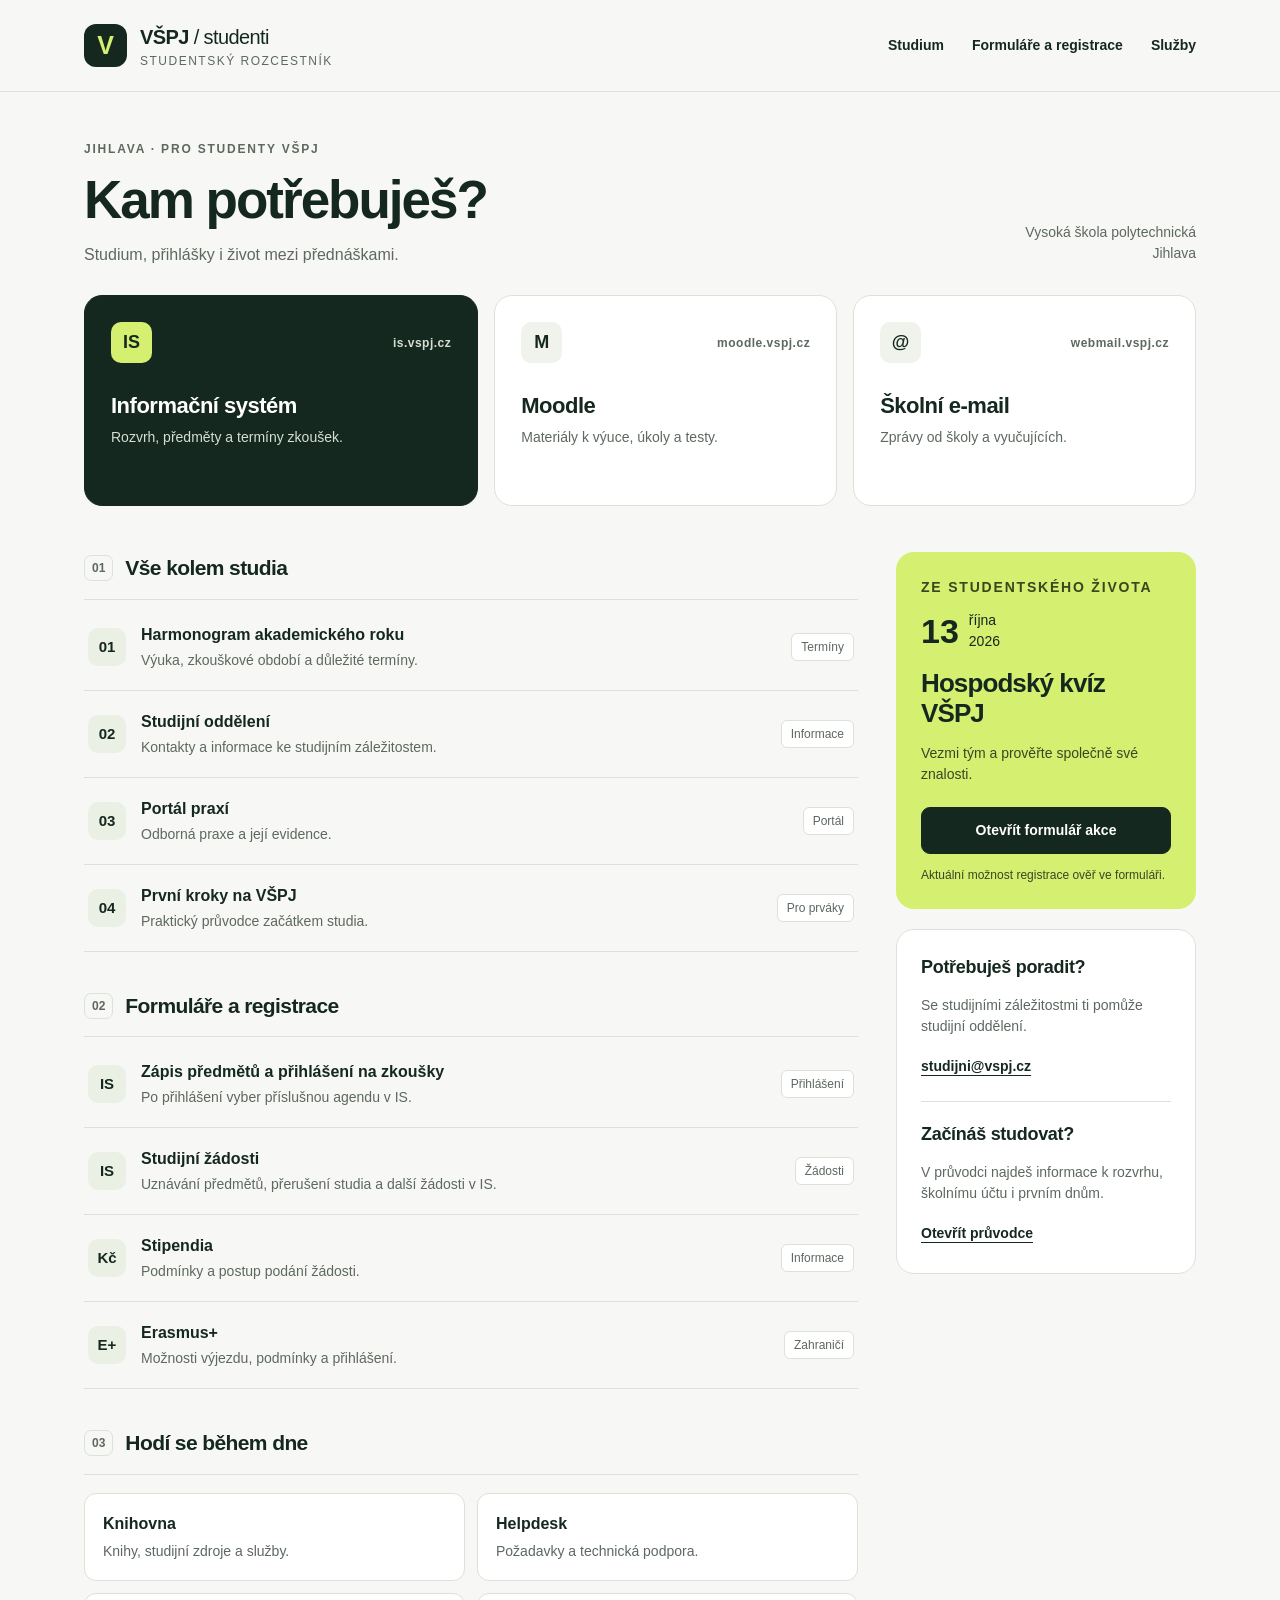
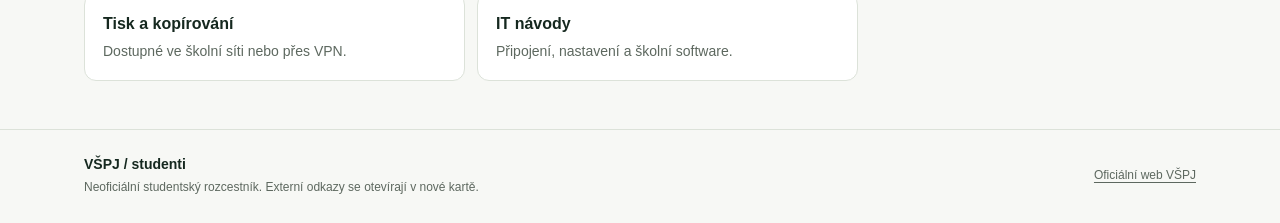
==== index.html @ d9d146bf "Add VŠPJ student directory website and GitHub Pages guide" ====
<!doctype html>
<html lang="cs">
<head>
<meta charset="utf-8"><meta name="viewport" content="width=device-width,initial-scale=1">
<title>VŠPJ · Studentský rozcestník</title>
<meta name="description" content="Studium, formuláře, registrace a studentský život na VŠPJ. Užitečné odkazy na jednom místě.">
<meta name="theme-color" content="#15281f">
<link rel="icon" type="image/svg+xml" href="data:image/svg+xml,%3Csvg xmlns='http://www.w3.org/2000/svg' viewBox='0 0 32 32'%3E%3Crect width='32' height='32' rx='8' fill='%2315281f'/%3E%3Cpath d='m7 9 9 15 9-15h-6l-3 6-3-6z' fill='%23d5ef70'/%3E%3C/svg%3E">
<style>
:root{--ink:#15281f;--paper:#f7f8f5;--muted:#5d685f;--line:#dce2d9;--lime:#d5ef70;--white:#fff}*{box-sizing:border-box}html{scroll-behavior:smooth;scroll-padding-top:100px}body{margin:0;background:var(--paper);color:var(--ink);font-family:Inter,Arial,Helvetica,sans-serif;font-size:16px;line-height:1.5}a{color:inherit;text-decoration:none}a:focus-visible{outline:3px solid #6b8e12;outline-offset:5px}a,button{-webkit-tap-highlight-color:transparent}.skip{position:absolute;top:-100px;left:20px;background:var(--lime);padding:12px;z-index:10}.skip:focus{top:8px}.wrap{max-width:1184px;margin:auto;padding:0 36px}header{background:var(--paper);border-bottom:1px solid var(--line)}.topbar{display:flex;justify-content:space-between;align-items:center;gap:24px;min-height:91px}.brand{display:flex;align-items:center;gap:13px}.mark{display:grid;place-items:center;width:43px;height:43px;border-radius:12px;background:var(--ink);color:var(--lime);font-weight:900;font-size:25px}.brand strong{font-size:20px;letter-spacing:-.6px}.brand small{display:block;color:var(--muted);font-size:12px;letter-spacing:1.5px;text-transform:uppercase}.topnav{display:flex;gap:28px;font-size:14px;font-weight:600}.topnav a{padding:12px 0}.topnav a:hover{color:#4c6610}.intro{display:flex;justify-content:space-between;align-items:flex-end;gap:25px;padding-top:48px;margin-bottom:28px}.eyebrow{font-size:12px;font-weight:700;letter-spacing:1.8px;text-transform:uppercase;color:var(--muted);margin:0 0 12px}h1{font-size:clamp(32px,4.6vw,53px);line-height:1.12;letter-spacing:-2px;margin:0 0 14px;font-weight:750}.intro p:last-child{color:var(--muted);margin:0}.school{font-size:14px;color:var(--muted);text-align:right;padding-bottom:3px}.school span{display:block}.quick-grid{display:grid;grid-template-columns:1.15fr 1fr 1fr;gap:16px}.quick{padding:26px;border-radius:18px;min-height:211px;border:1px solid var(--line);background:#fff;display:flex;flex-direction:column;transition:transform .18s,border-color .18s}.quick:hover{transform:translateY(-4px);border-color:#72816c}.quick.primary{background:var(--ink);border-color:var(--ink);color:white}.quick-top{display:flex;align-items:center;justify-content:space-between;margin-bottom:26px}.symbol{font-size:18px;font-weight:750;width:41px;height:41px;border-radius:10px;display:grid;place-items:center;background:#f0f3eb}.primary .symbol{background:var(--lime);color:var(--ink)}.label{font-size:12px;font-weight:600;letter-spacing:.5px;color:var(--muted)}.primary .label{color:#d5dfd3}.quick h2{margin:0 0 5px;font-size:22px;letter-spacing:-.5px}.quick p{margin:0;font-size:14px;color:var(--muted)}.primary p{color:#d5dfd3}.main-layout{display:grid;grid-template-columns:minmax(0,1fr) 300px;gap:38px;margin-top:46px}.section{margin-bottom:38px;scroll-margin-top:20px}.section-heading{display:flex;align-items:center;gap:12px;border-bottom:1px solid var(--line);padding-bottom:15px;margin-bottom:4px}.section-heading h2{font-size:21px;letter-spacing:-.6px;margin:0}.section-number{font-size:12px;font-weight:700;color:var(--muted);border:1px solid var(--line);border-radius:7px;padding:3px 7px}.link-row{display:flex;align-items:center;gap:15px;padding:19px 4px;border-bottom:1px solid var(--line);transition:background .15s}.link-row:hover{background:#ecf0e5}.link-row .row-icon{width:38px;height:38px;flex:none;display:grid;place-items:center;background:#eaf0e4;border-radius:10px;font-size:15px;font-weight:700}.row-text{flex:1}.row-text h3{font-size:16px;margin:0 0 3px;font-weight:650}.row-text p{font-size:14px;color:var(--muted);margin:0}.link-kind{font-size:12px;color:var(--muted);border:1px solid var(--line);background:#fff;padding:4px 9px;border-radius:6px;white-space:nowrap}.aside-box{border-radius:18px;background:var(--lime);padding:25px;margin-bottom:20px}.aside-box .eyebrow{color:#38471e}.aside-box h2{font-size:26px;line-height:1.15;letter-spacing:-.9px;margin:17px 0 12px}.aside-box p{font-size:14px;color:#364824}.aside-box .date{display:flex;align-items:center;gap:10px;font-size:14px}.date strong{font-size:34px;line-height:1}.button{display:block;text-align:center;background:var(--ink);color:#fff;border:1px solid var(--ink);border-radius:9px;padding:12px 16px;font-size:14px;font-weight:650;margin-top:22px;transition:background .15s}.button:hover{background:#304b3a}.aside-box .note{font-size:12px;line-height:1.5;margin:12px 0 0}.help-box{padding:24px;background:#fff;border:1px solid var(--line);border-radius:18px}.help-box h2{font-size:18px;margin:0 0 10px;letter-spacing:-.3px}.help-box p{font-size:14px;color:var(--muted)}.text-link{font-size:14px;font-weight:650;text-decoration:underline;text-underline-offset:4px;display:inline-block;padding:5px 0}.help-box hr{border:0;border-top:1px solid var(--line);margin:19px 0}.service-grid{display:grid;grid-template-columns:1fr 1fr;gap:12px;padding-top:14px}.service{border:1px solid var(--line);border-radius:12px;background:white;padding:18px;transition:border-color .15s}.service:hover{border-color:#75876b}.service h3{font-size:16px;margin:0 0 5px}.service p{font-size:14px;color:var(--muted);margin:0}footer{border-top:1px solid var(--line);margin-top:10px}.footer-inner{display:flex;justify-content:space-between;align-items:center;padding-top:24px;padding-bottom:27px;gap:18px;font-size:12px;color:var(--muted)}.footer-inner a{text-decoration:underline;text-underline-offset:3px}.footer-inner p{margin:0}.footer-inner strong{display:block;color:var(--ink);font-size:14px;margin-bottom:3px}@media(max-width:850px){.main-layout{grid-template-columns:minmax(0,1fr) 260px;gap:22px}.wrap{padding:0 24px}.topnav{gap:18px}.quick{padding:20px}.school{display:none}}@media(max-width:680px){.wrap{padding:0 20px}.topbar{min-height:auto;align-items:flex-start;flex-direction:column;gap:14px;padding-top:19px;padding-bottom:13px}.topnav{width:100%;justify-content:space-between;gap:12px;flex-wrap:wrap}.topnav a{padding:5px 0}.intro{padding-top:30px;margin-bottom:24px}h1{letter-spacing:-1.3px}.quick-grid{grid-template-columns:1fr}.quick{min-height:unset;position:relative;padding:20px 20px 20px 80px}.quick-top{margin:0}.quick .symbol{position:absolute;left:21px;top:25px}.quick .label{margin-bottom:5px}.quick h2{font-size:20px}.main-layout{grid-template-columns:1fr;margin-top:30px;gap:0}.section{margin-bottom:30px}aside{display:grid;grid-template-columns:1fr;gap:0}.link-row{gap:11px}.link-kind{display:none}.service-grid{gap:10px}.service{padding:16px}.footer-inner{flex-direction:column;align-items:flex-start;padding-top:23px;padding-bottom:23px}}@media(prefers-reduced-motion:reduce){html{scroll-behavior:auto}*{transition:none!important}}
</style>
</head>
<body>
<a class="skip" href="#obsah">Přeskočit na obsah</a>
<header><div class="wrap topbar"><a href="#" class="brand" aria-label="Studentský rozcestník VŠPJ, úvod"><span class="mark" aria-hidden="true">V</span><span><strong>VŠPJ<span style="font-weight:400"> / studenti</span></strong><small>Studentský rozcestník</small></span></a><nav class="topnav" aria-label="Hlavní navigace"><a href="#studium">Studium</a><a href="#formulare">Formuláře a registrace</a><a href="#sluzby">Služby</a></nav></div></header>
<main id="obsah" class="wrap">
<div class="intro"><div><p class="eyebrow">Jihlava · Pro studenty VŠPJ</p><h1>Kam potřebuješ?</h1><p>Studium, přihlášky i život mezi přednáškami.</p></div><div class="school"><span>Vysoká škola polytechnická</span><span>Jihlava</span></div></div>
<div class="quick-grid" aria-label="Rychlé odkazy">
<a class="quick primary" href="https://is.vspj.cz" target="_blank" rel="noopener noreferrer"><div class="quick-top"><span class="symbol" aria-hidden="true">IS</span><span class="label">is.vspj.cz</span></div><h2>Informační systém</h2><p>Rozvrh, předměty a termíny zkoušek.</p></a>
<a class="quick" href="https://moodle.vspj.cz" target="_blank" rel="noopener noreferrer"><div class="quick-top"><span class="symbol" aria-hidden="true">M</span><span class="label">moodle.vspj.cz</span></div><h2>Moodle</h2><p>Materiály k výuce, úkoly a testy.</p></a>
<a class="quick" href="https://webmail.vspj.cz" target="_blank" rel="noopener noreferrer"><div class="quick-top"><span class="symbol" aria-hidden="true">@</span><span class="label">webmail.vspj.cz</span></div><h2>Školní e-mail</h2><p>Zprávy od školy a vyučujících.</p></a>
</div>
<div class="main-layout"><div>
<section class="section" id="studium"><div class="section-heading"><span class="section-number">01</span><h2>Vše kolem studia</h2></div>
<a class="link-row" href="https://www.vspj.cz/cs/student/harmonogram/harmonogram-akademickeho-roku" target="_blank" rel="noopener noreferrer"><span class="row-icon" aria-hidden="true">01</span><div class="row-text"><h3>Harmonogram akademického roku</h3><p>Výuka, zkouškové období a důležité termíny.</p></div><span class="link-kind">Termíny</span></a>
<a class="link-row" href="https://www.vspj.cz/cs/skola/podpurna-pracoviste" target="_blank" rel="noopener noreferrer"><span class="row-icon" aria-hidden="true">02</span><div class="row-text"><h3>Studijní oddělení</h3><p>Kontakty a informace ke studijním záležitostem.</p></div><span class="link-kind">Informace</span></a>
<a class="link-row" href="https://praxe.vspj.cz" target="_blank" rel="noopener noreferrer"><span class="row-icon" aria-hidden="true">03</span><div class="row-text"><h3>Portál praxí</h3><p>Odborná praxe a její evidence.</p></div><span class="link-kind">Portál</span></a>
<a class="link-row" href="https://www.vspj.cz/cs/student/zaciname-studovat" target="_blank" rel="noopener noreferrer"><span class="row-icon" aria-hidden="true">04</span><div class="row-text"><h3>První kroky na VŠPJ</h3><p>Praktický průvodce začátkem studia.</p></div><span class="link-kind">Pro prváky</span></a>
</section>
<section class="section" id="formulare"><div class="section-heading"><span class="section-number">02</span><h2>Formuláře a registrace</h2></div>
<a class="link-row" href="https://is.vspj.cz" target="_blank" rel="noopener noreferrer"><span class="row-icon" aria-hidden="true">IS</span><div class="row-text"><h3>Zápis předmětů a přihlášení na zkoušky</h3><p>Po přihlášení vyber příslušnou agendu v IS.</p></div><span class="link-kind">Přihlášení</span></a>
<a class="link-row" href="https://is.vspj.cz" target="_blank" rel="noopener noreferrer"><span class="row-icon" aria-hidden="true">IS</span><div class="row-text"><h3>Studijní žádosti</h3><p>Uznávání předmětů, přerušení studia a další žádosti v IS.</p></div><span class="link-kind">Žádosti</span></a>
<a class="link-row" href="https://www.vspj.cz/cs/student/ostatni-informace/sluzby-pro-studenty/stipendia" target="_blank" rel="noopener noreferrer"><span class="row-icon" aria-hidden="true">Kč</span><div class="row-text"><h3>Stipendia</h3><p>Podmínky a postup podání žádosti.</p></div><span class="link-kind">Informace</span></a>
<a class="link-row" href="https://www.vspj.cz/cs/skola/podpurna-pracoviste/mezinarodni-oddeleni/erasmus-" target="_blank" rel="noopener noreferrer"><span class="row-icon" aria-hidden="true">E+</span><div class="row-text"><h3>Erasmus+</h3><p>Možnosti výjezdu, podmínky a přihlášení.</p></div><span class="link-kind">Zahraničí</span></a>
</section>
<section class="section" id="sluzby"><div class="section-heading"><span class="section-number">03</span><h2>Hodí se během dne</h2></div><div class="service-grid">
<a class="service" href="https://knihovna.vspj.cz" target="_blank" rel="noopener noreferrer"><h3>Knihovna</h3><p>Knihy, studijní zdroje a služby.</p></a>
<a class="service" href="https://helpdesk.vspj.cz" target="_blank" rel="noopener noreferrer"><h3>Helpdesk</h3><p>Požadavky a technická podpora.</p></a>
<a class="service" href="https://copy.vspj.cz" target="_blank" rel="noopener noreferrer"><h3>Tisk a kopírování</h3><p>Dostupné ve školní síti nebo přes VPN.</p></a>
<a class="service" href="https://navody.vspj.cz" target="_blank" rel="noopener noreferrer"><h3>IT návody</h3><p>Připojení, nastavení a školní software.</p></a>
</div></section>
</div>
<aside aria-label="Studentský život a pomoc"><section class="aside-box"><p class="eyebrow">Ze studentského života</p><div class="date"><strong>13</strong><span>října<br>2026</span></div><h2>Hospodský kvíz<br>VŠPJ</h2><p>Vezmi tým a prověřte společně své znalosti.</p><a class="button" href="https://forms.gle/YUqQgMx4brjKUb1j8" target="_blank" rel="noopener noreferrer">Otevřít formulář akce</a><p class="note">Aktuální možnost registrace ověř ve formuláři.</p></section>
<section class="help-box"><h2>Potřebuješ poradit?</h2><p>Se studijními záležitostmi ti pomůže studijní oddělení.</p><a class="text-link" href="mailto:studijni@vspj.cz">studijni@vspj.cz</a><hr><h2>Začínáš studovat?</h2><p>V průvodci najdeš informace k rozvrhu, školnímu účtu i prvním dnům.</p><a class="text-link" href="https://www.vspj.cz/cs/student/zaciname-studovat" target="_blank" rel="noopener noreferrer">Otevřít průvodce</a></section></aside></div>
</main>
<footer><div class="wrap footer-inner"><div><strong>VŠPJ / studenti</strong><p>Neoficiální studentský rozcestník. Externí odkazy se otevírají v nové kartě.</p></div><a href="https://www.vspj.cz" target="_blank" rel="noopener noreferrer">Oficiální web VŠPJ</a></div></footer>
</body></html>
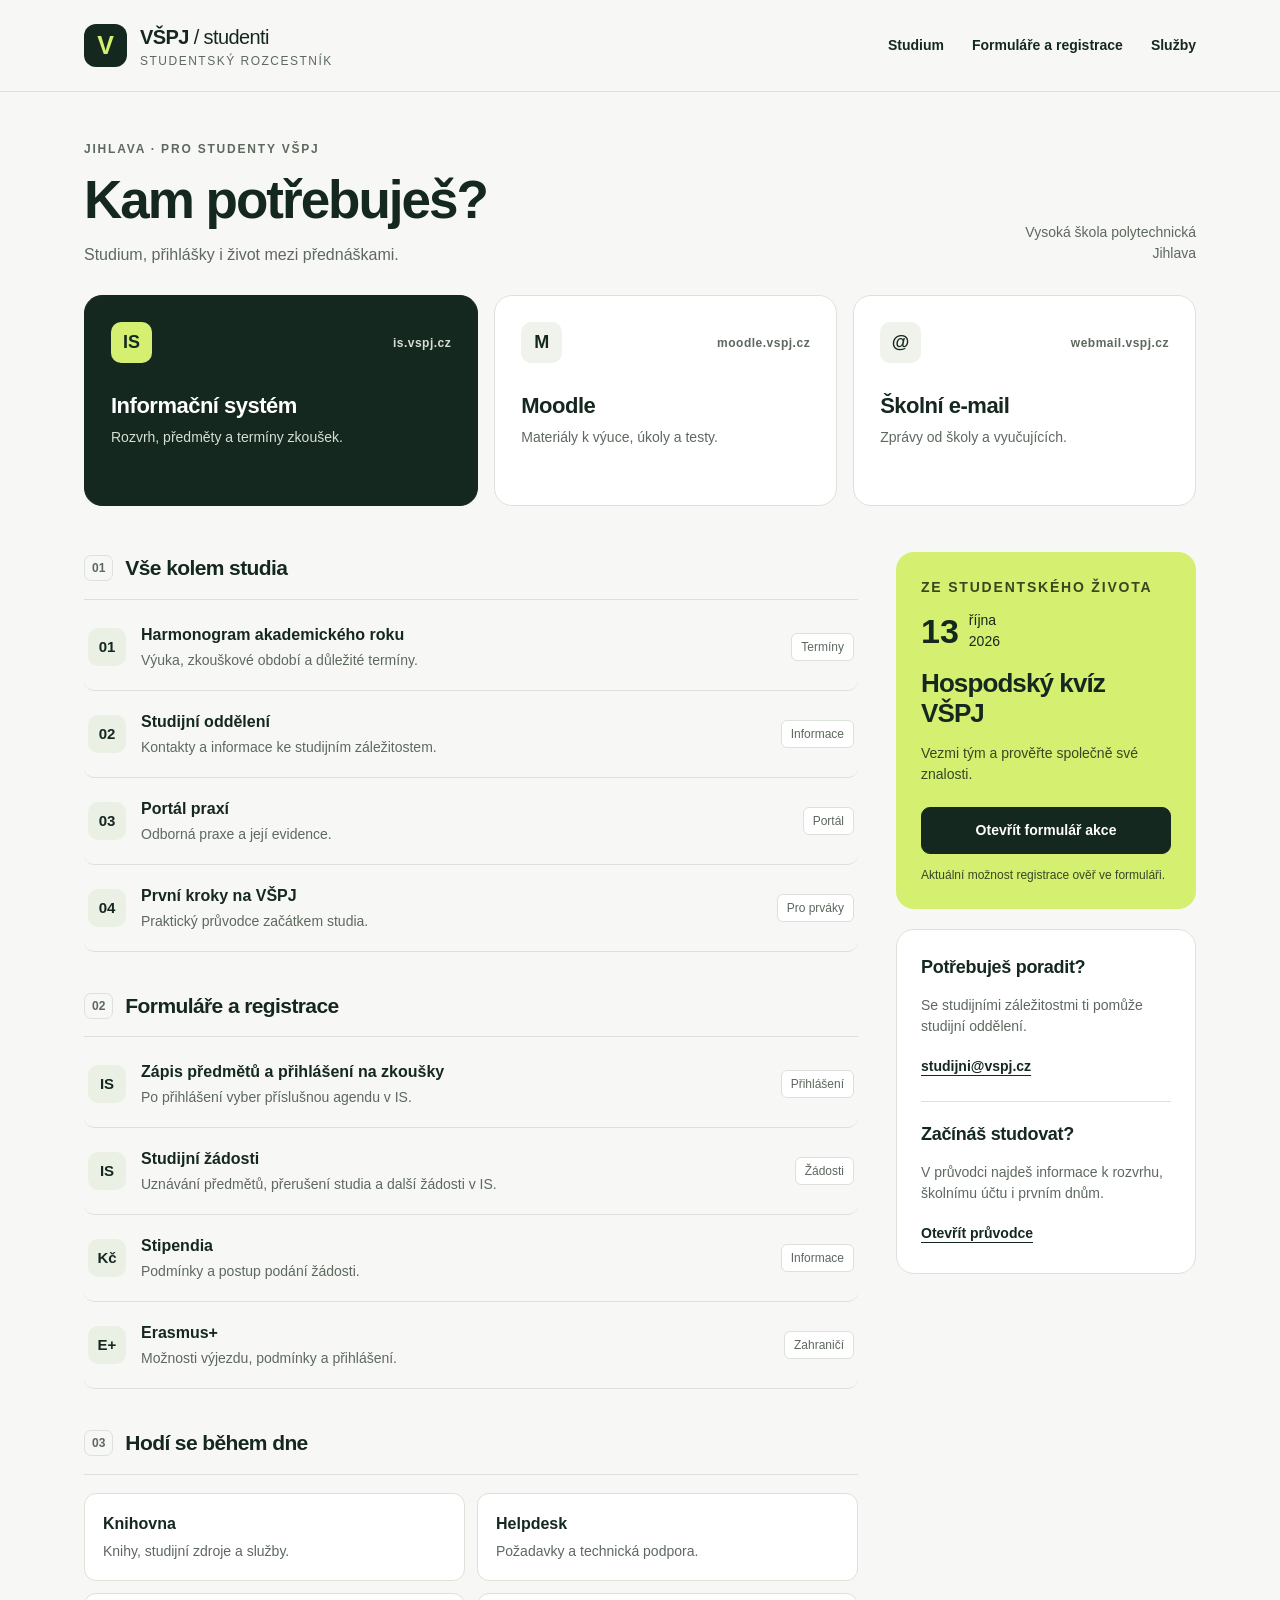
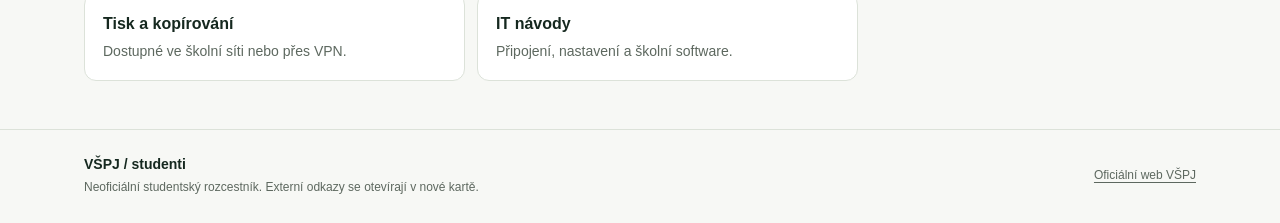
==== commit 9f17b9d9: "Add animated lime hover and keyboard focus highlights" ====
--- a/index.html
+++ b/index.html
@@ -7,7 +7,87 @@
 <meta name="theme-color" content="#15281f">
 <link rel="icon" type="image/svg+xml" href="data:image/svg+xml,%3Csvg xmlns='http://www.w3.org/2000/svg' viewBox='0 0 32 32'%3E%3Crect width='32' height='32' rx='8' fill='%2315281f'/%3E%3Cpath d='m7 9 9 15 9-15h-6l-3 6-3-6z' fill='%23d5ef70'/%3E%3C/svg%3E">
 <style>
-:root{--ink:#15281f;--paper:#f7f8f5;--muted:#5d685f;--line:#dce2d9;--lime:#d5ef70;--white:#fff}*{box-sizing:border-box}html{scroll-behavior:smooth;scroll-padding-top:100px}body{margin:0;background:var(--paper);color:var(--ink);font-family:Inter,Arial,Helvetica,sans-serif;font-size:16px;line-height:1.5}a{color:inherit;text-decoration:none}a:focus-visible{outline:3px solid #6b8e12;outline-offset:5px}a,button{-webkit-tap-highlight-color:transparent}.skip{position:absolute;top:-100px;left:20px;background:var(--lime);padding:12px;z-index:10}.skip:focus{top:8px}.wrap{max-width:1184px;margin:auto;padding:0 36px}header{background:var(--paper);border-bottom:1px solid var(--line)}.topbar{display:flex;justify-content:space-between;align-items:center;gap:24px;min-height:91px}.brand{display:flex;align-items:center;gap:13px}.mark{display:grid;place-items:center;width:43px;height:43px;border-radius:12px;background:var(--ink);color:var(--lime);font-weight:900;font-size:25px}.brand strong{font-size:20px;letter-spacing:-.6px}.brand small{display:block;color:var(--muted);font-size:12px;letter-spacing:1.5px;text-transform:uppercase}.topnav{display:flex;gap:28px;font-size:14px;font-weight:600}.topnav a{padding:12px 0}.topnav a:hover{color:#4c6610}.intro{display:flex;justify-content:space-between;align-items:flex-end;gap:25px;padding-top:48px;margin-bottom:28px}.eyebrow{font-size:12px;font-weight:700;letter-spacing:1.8px;text-transform:uppercase;color:var(--muted);margin:0 0 12px}h1{font-size:clamp(32px,4.6vw,53px);line-height:1.12;letter-spacing:-2px;margin:0 0 14px;font-weight:750}.intro p:last-child{color:var(--muted);margin:0}.school{font-size:14px;color:var(--muted);text-align:right;padding-bottom:3px}.school span{display:block}.quick-grid{display:grid;grid-template-columns:1.15fr 1fr 1fr;gap:16px}.quick{padding:26px;border-radius:18px;min-height:211px;border:1px solid var(--line);background:#fff;display:flex;flex-direction:column;transition:transform .18s,border-color .18s}.quick:hover{transform:translateY(-4px);border-color:#72816c}.quick.primary{background:var(--ink);border-color:var(--ink);color:white}.quick-top{display:flex;align-items:center;justify-content:space-between;margin-bottom:26px}.symbol{font-size:18px;font-weight:750;width:41px;height:41px;border-radius:10px;display:grid;place-items:center;background:#f0f3eb}.primary .symbol{background:var(--lime);color:var(--ink)}.label{font-size:12px;font-weight:600;letter-spacing:.5px;color:var(--muted)}.primary .label{color:#d5dfd3}.quick h2{margin:0 0 5px;font-size:22px;letter-spacing:-.5px}.quick p{margin:0;font-size:14px;color:var(--muted)}.primary p{color:#d5dfd3}.main-layout{display:grid;grid-template-columns:minmax(0,1fr) 300px;gap:38px;margin-top:46px}.section{margin-bottom:38px;scroll-margin-top:20px}.section-heading{display:flex;align-items:center;gap:12px;border-bottom:1px solid var(--line);padding-bottom:15px;margin-bottom:4px}.section-heading h2{font-size:21px;letter-spacing:-.6px;margin:0}.section-number{font-size:12px;font-weight:700;color:var(--muted);border:1px solid var(--line);border-radius:7px;padding:3px 7px}.link-row{display:flex;align-items:center;gap:15px;padding:19px 4px;border-bottom:1px solid var(--line);transition:background .15s}.link-row:hover{background:#ecf0e5}.link-row .row-icon{width:38px;height:38px;flex:none;display:grid;place-items:center;background:#eaf0e4;border-radius:10px;font-size:15px;font-weight:700}.row-text{flex:1}.row-text h3{font-size:16px;margin:0 0 3px;font-weight:650}.row-text p{font-size:14px;color:var(--muted);margin:0}.link-kind{font-size:12px;color:var(--muted);border:1px solid var(--line);background:#fff;padding:4px 9px;border-radius:6px;white-space:nowrap}.aside-box{border-radius:18px;background:var(--lime);padding:25px;margin-bottom:20px}.aside-box .eyebrow{color:#38471e}.aside-box h2{font-size:26px;line-height:1.15;letter-spacing:-.9px;margin:17px 0 12px}.aside-box p{font-size:14px;color:#364824}.aside-box .date{display:flex;align-items:center;gap:10px;font-size:14px}.date strong{font-size:34px;line-height:1}.button{display:block;text-align:center;background:var(--ink);color:#fff;border:1px solid var(--ink);border-radius:9px;padding:12px 16px;font-size:14px;font-weight:650;margin-top:22px;transition:background .15s}.button:hover{background:#304b3a}.aside-box .note{font-size:12px;line-height:1.5;margin:12px 0 0}.help-box{padding:24px;background:#fff;border:1px solid var(--line);border-radius:18px}.help-box h2{font-size:18px;margin:0 0 10px;letter-spacing:-.3px}.help-box p{font-size:14px;color:var(--muted)}.text-link{font-size:14px;font-weight:650;text-decoration:underline;text-underline-offset:4px;display:inline-block;padding:5px 0}.help-box hr{border:0;border-top:1px solid var(--line);margin:19px 0}.service-grid{display:grid;grid-template-columns:1fr 1fr;gap:12px;padding-top:14px}.service{border:1px solid var(--line);border-radius:12px;background:white;padding:18px;transition:border-color .15s}.service:hover{border-color:#75876b}.service h3{font-size:16px;margin:0 0 5px}.service p{font-size:14px;color:var(--muted);margin:0}footer{border-top:1px solid var(--line);margin-top:10px}.footer-inner{display:flex;justify-content:space-between;align-items:center;padding-top:24px;padding-bottom:27px;gap:18px;font-size:12px;color:var(--muted)}.footer-inner a{text-decoration:underline;text-underline-offset:3px}.footer-inner p{margin:0}.footer-inner strong{display:block;color:var(--ink);font-size:14px;margin-bottom:3px}@media(max-width:850px){.main-layout{grid-template-columns:minmax(0,1fr) 260px;gap:22px}.wrap{padding:0 24px}.topnav{gap:18px}.quick{padding:20px}.school{display:none}}@media(max-width:680px){.wrap{padding:0 20px}.topbar{min-height:auto;align-items:flex-start;flex-direction:column;gap:14px;padding-top:19px;padding-bottom:13px}.topnav{width:100%;justify-content:space-between;gap:12px;flex-wrap:wrap}.topnav a{padding:5px 0}.intro{padding-top:30px;margin-bottom:24px}h1{letter-spacing:-1.3px}.quick-grid{grid-template-columns:1fr}.quick{min-height:unset;position:relative;padding:20px 20px 20px 80px}.quick-top{margin:0}.quick .symbol{position:absolute;left:21px;top:25px}.quick .label{margin-bottom:5px}.quick h2{font-size:20px}.main-layout{grid-template-columns:1fr;margin-top:30px;gap:0}.section{margin-bottom:30px}aside{display:grid;grid-template-columns:1fr;gap:0}.link-row{gap:11px}.link-kind{display:none}.service-grid{gap:10px}.service{padding:16px}.footer-inner{flex-direction:column;align-items:flex-start;padding-top:23px;padding-bottom:23px}}@media(prefers-reduced-motion:reduce){html{scroll-behavior:auto}*{transition:none!important}}
+:root{--ink:#15281f;--paper:#f7f8f5;--muted:#5d685f;--line:#dce2d9;--lime:#d5ef70;--white:#fff}*{box-sizing:border-box}html{scroll-behavior:smooth;scroll-padding-top:100px}body{margin:0;background:var(--paper);color:var(--ink);font-family:Inter,Arial,Helvetica,sans-serif;font-size:16px;line-height:1.5}a{color:inherit;text-decoration:none}a:focus-visible{outline:3px solid #6b8e12;outline-offset:5px}a,button{-webkit-tap-highlight-color:transparent}.skip{position:absolute;top:-100px;left:20px;background:var(--lime);padding:12px;z-index:10}.skip:focus{top:8px}.wrap{max-width:1184px;margin:auto;padding:0 36px}header{background:var(--paper);border-bottom:1px solid var(--line)}.topbar{display:flex;justify-content:space-between;align-items:center;gap:24px;min-height:91px}.brand{display:flex;align-items:center;gap:13px}.mark{display:grid;place-items:center;width:43px;height:43px;border-radius:12px;background:var(--ink);color:var(--lime);font-weight:900;font-size:25px}.brand strong{font-size:20px;letter-spacing:-.6px}.brand small{display:block;color:var(--muted);font-size:12px;letter-spacing:1.5px;text-transform:uppercase}.topnav{display:flex;gap:28px;font-size:14px;font-weight:600}.topnav a{padding:12px 0}.intro{display:flex;justify-content:space-between;align-items:flex-end;gap:25px;padding-top:48px;margin-bottom:28px}.eyebrow{font-size:12px;font-weight:700;letter-spacing:1.8px;text-transform:uppercase;color:var(--muted);margin:0 0 12px}h1{font-size:clamp(32px,4.6vw,53px);line-height:1.12;letter-spacing:-2px;margin:0 0 14px;font-weight:750}.intro p:last-child{color:var(--muted);margin:0}.school{font-size:14px;color:var(--muted);text-align:right;padding-bottom:3px}.school span{display:block}.quick-grid{display:grid;grid-template-columns:1.15fr 1fr 1fr;gap:16px}.quick{padding:26px;border-radius:18px;min-height:211px;border:1px solid var(--line);background:#fff;display:flex;flex-direction:column;transition:transform .18s,border-color .18s}.quick.primary{background:var(--ink);border-color:var(--ink);color:white}.quick-top{display:flex;align-items:center;justify-content:space-between;margin-bottom:26px}.symbol{font-size:18px;font-weight:750;width:41px;height:41px;border-radius:10px;display:grid;place-items:center;background:#f0f3eb}.primary .symbol{background:var(--lime);color:var(--ink)}.label{font-size:12px;font-weight:600;letter-spacing:.5px;color:var(--muted)}.primary .label{color:#d5dfd3}.quick h2{margin:0 0 5px;font-size:22px;letter-spacing:-.5px}.quick p{margin:0;font-size:14px;color:var(--muted)}.primary p{color:#d5dfd3}.main-layout{display:grid;grid-template-columns:minmax(0,1fr) 300px;gap:38px;margin-top:46px}.section{margin-bottom:38px;scroll-margin-top:20px}.section-heading{display:flex;align-items:center;gap:12px;border-bottom:1px solid var(--line);padding-bottom:15px;margin-bottom:4px}.section-heading h2{font-size:21px;letter-spacing:-.6px;margin:0}.section-number{font-size:12px;font-weight:700;color:var(--muted);border:1px solid var(--line);border-radius:7px;padding:3px 7px}.link-row{display:flex;align-items:center;gap:15px;padding:19px 4px;border-bottom:1px solid var(--line);transition:background .15s}.link-row .row-icon{width:38px;height:38px;flex:none;display:grid;place-items:center;background:#eaf0e4;border-radius:10px;font-size:15px;font-weight:700}.row-text{flex:1}.row-text h3{font-size:16px;margin:0 0 3px;font-weight:650}.row-text p{font-size:14px;color:var(--muted);margin:0}.link-kind{font-size:12px;color:var(--muted);border:1px solid var(--line);background:#fff;padding:4px 9px;border-radius:6px;white-space:nowrap}.aside-box{border-radius:18px;background:var(--lime);padding:25px;margin-bottom:20px}.aside-box .eyebrow{color:#38471e}.aside-box h2{font-size:26px;line-height:1.15;letter-spacing:-.9px;margin:17px 0 12px}.aside-box p{font-size:14px;color:#364824}.aside-box .date{display:flex;align-items:center;gap:10px;font-size:14px}.date strong{font-size:34px;line-height:1}.button{display:block;text-align:center;background:var(--ink);color:#fff;border:1px solid var(--ink);border-radius:9px;padding:12px 16px;font-size:14px;font-weight:650;margin-top:22px;transition:background .15s}.aside-box .note{font-size:12px;line-height:1.5;margin:12px 0 0}.help-box{padding:24px;background:#fff;border:1px solid var(--line);border-radius:18px}.help-box h2{font-size:18px;margin:0 0 10px;letter-spacing:-.3px}.help-box p{font-size:14px;color:var(--muted)}.text-link{font-size:14px;font-weight:650;text-decoration:underline;text-underline-offset:4px;display:inline-block;padding:5px 0}.help-box hr{border:0;border-top:1px solid var(--line);margin:19px 0}.service-grid{display:grid;grid-template-columns:1fr 1fr;gap:12px;padding-top:14px}.service{border:1px solid var(--line);border-radius:12px;background:white;padding:18px;transition:border-color .15s}.service h3{font-size:16px;margin:0 0 5px}.service p{font-size:14px;color:var(--muted);margin:0}footer{border-top:1px solid var(--line);margin-top:10px}.footer-inner{display:flex;justify-content:space-between;align-items:center;padding-top:24px;padding-bottom:27px;gap:18px;font-size:12px;color:var(--muted)}.footer-inner a{text-decoration:underline;text-underline-offset:3px}.footer-inner p{margin:0}.footer-inner strong{display:block;color:var(--ink);font-size:14px;margin-bottom:3px}@media(max-width:850px){.main-layout{grid-template-columns:minmax(0,1fr) 260px;gap:22px}.wrap{padding:0 24px}.topnav{gap:18px}.quick{padding:20px}.school{display:none}}@media(max-width:680px){.wrap{padding:0 20px}.topbar{min-height:auto;align-items:flex-start;flex-direction:column;gap:14px;padding-top:19px;padding-bottom:13px}.topnav{width:100%;justify-content:space-between;gap:12px;flex-wrap:wrap}.topnav a{padding:5px 0}.intro{padding-top:30px;margin-bottom:24px}h1{letter-spacing:-1.3px}.quick-grid{grid-template-columns:1fr}.quick{min-height:unset;position:relative;padding:20px 20px 20px 80px}.quick-top{margin:0}.quick .symbol{position:absolute;left:21px;top:25px}.quick .label{margin-bottom:5px}.quick h2{font-size:20px}.main-layout{grid-template-columns:1fr;margin-top:30px;gap:0}.section{margin-bottom:30px}aside{display:grid;grid-template-columns:1fr;gap:0}.link-row{gap:11px}.link-kind{display:none}.service-grid{gap:10px}.service{padding:16px}.footer-inner{flex-direction:column;align-items:flex-start;padding-top:23px;padding-bottom:23px}}@media(prefers-reduced-motion:reduce){html{scroll-behavior:auto}*{transition:none!important}}
+
+/* Lime feedback for pointer, touch and keyboard navigation. */
+:root { --hover-glow: 0 0 0 1px #bddb53, 0 8px 24px #b5d94355; }
+:is(a, .quick, .service, .link-row, .button) {
+  transition: background-color .24s ease, color .24s ease,
+    border-color .24s ease, box-shadow .24s ease, transform .24s ease;
+}
+.quick .symbol, .quick .label, .quick p, .row-icon, .mark {
+  transition: background-color .24s ease, color .24s ease;
+}
+.topnav a, .text-link, .footer-inner a, .brand { border-radius: 6px; }
+.link-row { border-radius: 10px; }
+
+:is(.quick, .service, .link-row, .button):focus-visible {
+  background: var(--lime);
+  color: var(--ink);
+  border-color: #97b936;
+  box-shadow: var(--hover-glow);
+}
+.quick:focus-visible :is(p, .label) { color: #364824; }
+.quick:focus-visible .symbol, .link-row:focus-visible .row-icon {
+  background: var(--ink);
+  color: var(--lime);
+}
+:is(.topnav a, .text-link, .footer-inner a, .brand):focus-visible {
+  background: var(--lime);
+  color: var(--ink);
+  box-shadow: 0 0 0 5px var(--lime), 0 5px 20px #b5d94355;
+}
+.brand:focus-visible .mark { background: var(--lime); color: var(--ink); }
+
+:is(.quick, .service, .link-row, .button):active {
+  background: var(--lime);
+  color: var(--ink);
+  border-color: #97b936;
+  box-shadow: var(--hover-glow);
+}
+.quick:active :is(p, .label) { color: #364824; }
+.quick:active .symbol, .link-row:active .row-icon {
+  background: var(--ink);
+  color: var(--lime);
+}
+:is(.topnav a, .text-link, .footer-inner a, .brand):active {
+  background: var(--lime);
+  color: var(--ink);
+  box-shadow: 0 0 0 5px var(--lime), 0 5px 20px #b5d94355;
+}
+.brand:active .mark { background: var(--lime); color: var(--ink); }
+
+@media (hover: hover) and (pointer: fine) {
+
+:is(.quick, .service, .link-row, .button):hover {
+  background: var(--lime);
+  color: var(--ink);
+  border-color: #97b936;
+  box-shadow: var(--hover-glow);
+}
+.quick:hover :is(p, .label) { color: #364824; }
+.quick:hover .symbol, .link-row:hover .row-icon {
+  background: var(--ink);
+  color: var(--lime);
+}
+:is(.topnav a, .text-link, .footer-inner a, .brand):hover {
+  background: var(--lime);
+  color: var(--ink);
+  box-shadow: 0 0 0 5px var(--lime), 0 5px 20px #b5d94355;
+}
+.brand:hover .mark { background: var(--lime); color: var(--ink); }
+
+}
+@media (hover: hover) and (pointer: fine) and (prefers-reduced-motion: no-preference) {
+  :is(.quick, .service):hover { transform: translateY(-4px); }
+  .button:hover { transform: translateY(-2px); }
+}
+@media (prefers-reduced-motion: reduce) {
+  a, .quick .symbol, .quick .label, .quick p, .row-icon, .mark {
+    transition: none;
+    transform: none;
+  }
+}
 </style>
 </head>
 <body>
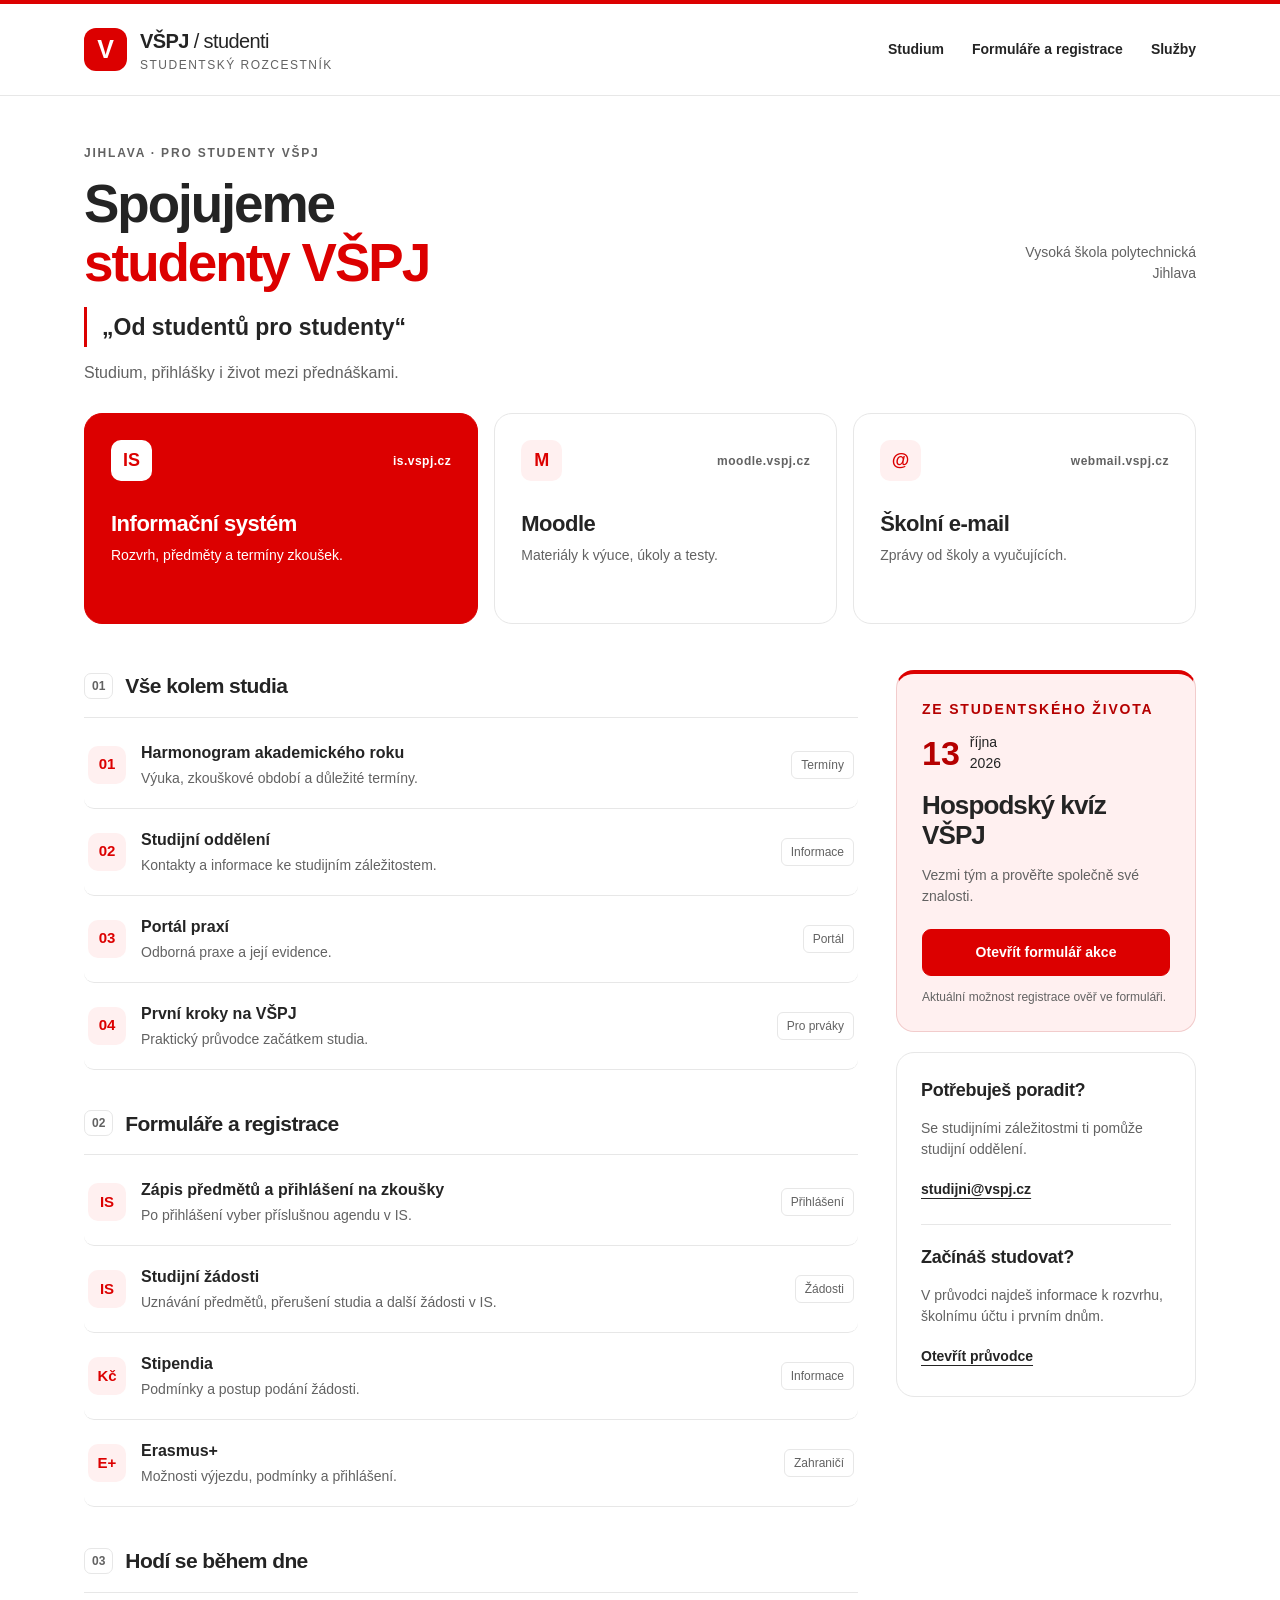
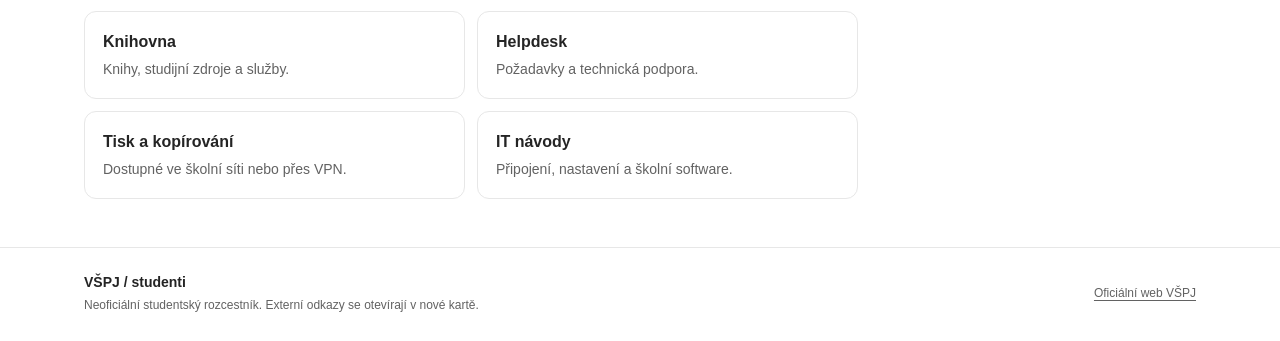
==== commit 608fab3e: "Apply red and white student union palette and community slogans" ====
--- a/index.html
+++ b/index.html
@@ -4,78 +4,121 @@
 <meta charset="utf-8"><meta name="viewport" content="width=device-width,initial-scale=1">
 <title>VŠPJ · Studentský rozcestník</title>
 <meta name="description" content="Studium, formuláře, registrace a studentský život na VŠPJ. Užitečné odkazy na jednom místě.">
-<meta name="theme-color" content="#15281f">
-<link rel="icon" type="image/svg+xml" href="data:image/svg+xml,%3Csvg xmlns='http://www.w3.org/2000/svg' viewBox='0 0 32 32'%3E%3Crect width='32' height='32' rx='8' fill='%2315281f'/%3E%3Cpath d='m7 9 9 15 9-15h-6l-3 6-3-6z' fill='%23d5ef70'/%3E%3C/svg%3E">
+<meta name="theme-color" content="#dc0000">
+<link rel="icon" type="image/svg+xml" href="data:image/svg+xml,%3Csvg xmlns='http://www.w3.org/2000/svg' viewBox='0 0 32 32'%3E%3Crect width='32' height='32' rx='8' fill='%23dc0000'/%3E%3Cpath d='m7 9 9 15 9-15h-6l-3 6-3-6z' fill='%23ffffff'/%3E%3C/svg%3E">
 <style>
-:root{--ink:#15281f;--paper:#f7f8f5;--muted:#5d685f;--line:#dce2d9;--lime:#d5ef70;--white:#fff}*{box-sizing:border-box}html{scroll-behavior:smooth;scroll-padding-top:100px}body{margin:0;background:var(--paper);color:var(--ink);font-family:Inter,Arial,Helvetica,sans-serif;font-size:16px;line-height:1.5}a{color:inherit;text-decoration:none}a:focus-visible{outline:3px solid #6b8e12;outline-offset:5px}a,button{-webkit-tap-highlight-color:transparent}.skip{position:absolute;top:-100px;left:20px;background:var(--lime);padding:12px;z-index:10}.skip:focus{top:8px}.wrap{max-width:1184px;margin:auto;padding:0 36px}header{background:var(--paper);border-bottom:1px solid var(--line)}.topbar{display:flex;justify-content:space-between;align-items:center;gap:24px;min-height:91px}.brand{display:flex;align-items:center;gap:13px}.mark{display:grid;place-items:center;width:43px;height:43px;border-radius:12px;background:var(--ink);color:var(--lime);font-weight:900;font-size:25px}.brand strong{font-size:20px;letter-spacing:-.6px}.brand small{display:block;color:var(--muted);font-size:12px;letter-spacing:1.5px;text-transform:uppercase}.topnav{display:flex;gap:28px;font-size:14px;font-weight:600}.topnav a{padding:12px 0}.intro{display:flex;justify-content:space-between;align-items:flex-end;gap:25px;padding-top:48px;margin-bottom:28px}.eyebrow{font-size:12px;font-weight:700;letter-spacing:1.8px;text-transform:uppercase;color:var(--muted);margin:0 0 12px}h1{font-size:clamp(32px,4.6vw,53px);line-height:1.12;letter-spacing:-2px;margin:0 0 14px;font-weight:750}.intro p:last-child{color:var(--muted);margin:0}.school{font-size:14px;color:var(--muted);text-align:right;padding-bottom:3px}.school span{display:block}.quick-grid{display:grid;grid-template-columns:1.15fr 1fr 1fr;gap:16px}.quick{padding:26px;border-radius:18px;min-height:211px;border:1px solid var(--line);background:#fff;display:flex;flex-direction:column;transition:transform .18s,border-color .18s}.quick.primary{background:var(--ink);border-color:var(--ink);color:white}.quick-top{display:flex;align-items:center;justify-content:space-between;margin-bottom:26px}.symbol{font-size:18px;font-weight:750;width:41px;height:41px;border-radius:10px;display:grid;place-items:center;background:#f0f3eb}.primary .symbol{background:var(--lime);color:var(--ink)}.label{font-size:12px;font-weight:600;letter-spacing:.5px;color:var(--muted)}.primary .label{color:#d5dfd3}.quick h2{margin:0 0 5px;font-size:22px;letter-spacing:-.5px}.quick p{margin:0;font-size:14px;color:var(--muted)}.primary p{color:#d5dfd3}.main-layout{display:grid;grid-template-columns:minmax(0,1fr) 300px;gap:38px;margin-top:46px}.section{margin-bottom:38px;scroll-margin-top:20px}.section-heading{display:flex;align-items:center;gap:12px;border-bottom:1px solid var(--line);padding-bottom:15px;margin-bottom:4px}.section-heading h2{font-size:21px;letter-spacing:-.6px;margin:0}.section-number{font-size:12px;font-weight:700;color:var(--muted);border:1px solid var(--line);border-radius:7px;padding:3px 7px}.link-row{display:flex;align-items:center;gap:15px;padding:19px 4px;border-bottom:1px solid var(--line);transition:background .15s}.link-row .row-icon{width:38px;height:38px;flex:none;display:grid;place-items:center;background:#eaf0e4;border-radius:10px;font-size:15px;font-weight:700}.row-text{flex:1}.row-text h3{font-size:16px;margin:0 0 3px;font-weight:650}.row-text p{font-size:14px;color:var(--muted);margin:0}.link-kind{font-size:12px;color:var(--muted);border:1px solid var(--line);background:#fff;padding:4px 9px;border-radius:6px;white-space:nowrap}.aside-box{border-radius:18px;background:var(--lime);padding:25px;margin-bottom:20px}.aside-box .eyebrow{color:#38471e}.aside-box h2{font-size:26px;line-height:1.15;letter-spacing:-.9px;margin:17px 0 12px}.aside-box p{font-size:14px;color:#364824}.aside-box .date{display:flex;align-items:center;gap:10px;font-size:14px}.date strong{font-size:34px;line-height:1}.button{display:block;text-align:center;background:var(--ink);color:#fff;border:1px solid var(--ink);border-radius:9px;padding:12px 16px;font-size:14px;font-weight:650;margin-top:22px;transition:background .15s}.aside-box .note{font-size:12px;line-height:1.5;margin:12px 0 0}.help-box{padding:24px;background:#fff;border:1px solid var(--line);border-radius:18px}.help-box h2{font-size:18px;margin:0 0 10px;letter-spacing:-.3px}.help-box p{font-size:14px;color:var(--muted)}.text-link{font-size:14px;font-weight:650;text-decoration:underline;text-underline-offset:4px;display:inline-block;padding:5px 0}.help-box hr{border:0;border-top:1px solid var(--line);margin:19px 0}.service-grid{display:grid;grid-template-columns:1fr 1fr;gap:12px;padding-top:14px}.service{border:1px solid var(--line);border-radius:12px;background:white;padding:18px;transition:border-color .15s}.service h3{font-size:16px;margin:0 0 5px}.service p{font-size:14px;color:var(--muted);margin:0}footer{border-top:1px solid var(--line);margin-top:10px}.footer-inner{display:flex;justify-content:space-between;align-items:center;padding-top:24px;padding-bottom:27px;gap:18px;font-size:12px;color:var(--muted)}.footer-inner a{text-decoration:underline;text-underline-offset:3px}.footer-inner p{margin:0}.footer-inner strong{display:block;color:var(--ink);font-size:14px;margin-bottom:3px}@media(max-width:850px){.main-layout{grid-template-columns:minmax(0,1fr) 260px;gap:22px}.wrap{padding:0 24px}.topnav{gap:18px}.quick{padding:20px}.school{display:none}}@media(max-width:680px){.wrap{padding:0 20px}.topbar{min-height:auto;align-items:flex-start;flex-direction:column;gap:14px;padding-top:19px;padding-bottom:13px}.topnav{width:100%;justify-content:space-between;gap:12px;flex-wrap:wrap}.topnav a{padding:5px 0}.intro{padding-top:30px;margin-bottom:24px}h1{letter-spacing:-1.3px}.quick-grid{grid-template-columns:1fr}.quick{min-height:unset;position:relative;padding:20px 20px 20px 80px}.quick-top{margin:0}.quick .symbol{position:absolute;left:21px;top:25px}.quick .label{margin-bottom:5px}.quick h2{font-size:20px}.main-layout{grid-template-columns:1fr;margin-top:30px;gap:0}.section{margin-bottom:30px}aside{display:grid;grid-template-columns:1fr;gap:0}.link-row{gap:11px}.link-kind{display:none}.service-grid{gap:10px}.service{padding:16px}.footer-inner{flex-direction:column;align-items:flex-start;padding-top:23px;padding-bottom:23px}}@media(prefers-reduced-motion:reduce){html{scroll-behavior:auto}*{transition:none!important}}
+:root{--ink:#242424;--paper:#ffffff;--muted:#626262;--line:#e7e7e7;--accent-soft:#fff0f0;--white:#fff}*{box-sizing:border-box}html{scroll-behavior:smooth;scroll-padding-top:100px}body{margin:0;background:var(--paper);color:var(--ink);font-family:Inter,Arial,Helvetica,sans-serif;font-size:16px;line-height:1.5}a{color:inherit;text-decoration:none}a:focus-visible{outline:3px solid #b50000;outline-offset:5px}a,button{-webkit-tap-highlight-color:transparent}.skip{position:absolute;top:-100px;left:20px;background:var(--accent-soft);padding:12px;z-index:10}.skip:focus{top:8px}.wrap{max-width:1184px;margin:auto;padding:0 36px}header{background:var(--paper);border-bottom:1px solid var(--line)}.topbar{display:flex;justify-content:space-between;align-items:center;gap:24px;min-height:91px}.brand{display:flex;align-items:center;gap:13px}.mark{display:grid;place-items:center;width:43px;height:43px;border-radius:12px;background:var(--ink);color:var(--accent-soft);font-weight:900;font-size:25px}.brand strong{font-size:20px;letter-spacing:-.6px}.brand small{display:block;color:var(--muted);font-size:12px;letter-spacing:1.5px;text-transform:uppercase}.topnav{display:flex;gap:28px;font-size:14px;font-weight:600}.topnav a{padding:12px 0}.intro{display:flex;justify-content:space-between;align-items:flex-end;gap:25px;padding-top:48px;margin-bottom:28px}.eyebrow{font-size:12px;font-weight:700;letter-spacing:1.8px;text-transform:uppercase;color:var(--muted);margin:0 0 12px}h1{font-size:clamp(32px,4.6vw,53px);line-height:1.12;letter-spacing:-2px;margin:0 0 14px;font-weight:750}.intro p:last-child{color:var(--muted);margin:0}.school{font-size:14px;color:var(--muted);text-align:right;padding-bottom:3px}.school span{display:block}.quick-grid{display:grid;grid-template-columns:1.15fr 1fr 1fr;gap:16px}.quick{padding:26px;border-radius:18px;min-height:211px;border:1px solid var(--line);background:#fff;display:flex;flex-direction:column;transition:transform .18s,border-color .18s}.quick.primary{background:var(--ink);border-color:var(--ink);color:white}.quick-top{display:flex;align-items:center;justify-content:space-between;margin-bottom:26px}.symbol{font-size:18px;font-weight:750;width:41px;height:41px;border-radius:10px;display:grid;place-items:center;background:#fff0f0}.primary .symbol{background:var(--accent-soft);color:var(--ink)}.label{font-size:12px;font-weight:600;letter-spacing:.5px;color:var(--muted)}.primary .label{color:#ffffff}.quick h2{margin:0 0 5px;font-size:22px;letter-spacing:-.5px}.quick p{margin:0;font-size:14px;color:var(--muted)}.primary p{color:#ffffff}.main-layout{display:grid;grid-template-columns:minmax(0,1fr) 300px;gap:38px;margin-top:46px}.section{margin-bottom:38px;scroll-margin-top:20px}.section-heading{display:flex;align-items:center;gap:12px;border-bottom:1px solid var(--line);padding-bottom:15px;margin-bottom:4px}.section-heading h2{font-size:21px;letter-spacing:-.6px;margin:0}.section-number{font-size:12px;font-weight:700;color:var(--muted);border:1px solid var(--line);border-radius:7px;padding:3px 7px}.link-row{display:flex;align-items:center;gap:15px;padding:19px 4px;border-bottom:1px solid var(--line);transition:background .15s}.link-row .row-icon{width:38px;height:38px;flex:none;display:grid;place-items:center;background:#fff0f0;border-radius:10px;font-size:15px;font-weight:700}.row-text{flex:1}.row-text h3{font-size:16px;margin:0 0 3px;font-weight:650}.row-text p{font-size:14px;color:var(--muted);margin:0}.link-kind{font-size:12px;color:var(--muted);border:1px solid var(--line);background:#fff;padding:4px 9px;border-radius:6px;white-space:nowrap}.aside-box{border-radius:18px;background:var(--accent-soft);padding:25px;margin-bottom:20px}.aside-box .eyebrow{color:#b50000}.aside-box h2{font-size:26px;line-height:1.15;letter-spacing:-.9px;margin:17px 0 12px}.aside-box p{font-size:14px;color:#626262}.aside-box .date{display:flex;align-items:center;gap:10px;font-size:14px}.date strong{font-size:34px;line-height:1}.button{display:block;text-align:center;background:var(--ink);color:#fff;border:1px solid var(--ink);border-radius:9px;padding:12px 16px;font-size:14px;font-weight:650;margin-top:22px;transition:background .15s}.aside-box .note{font-size:12px;line-height:1.5;margin:12px 0 0}.help-box{padding:24px;background:#fff;border:1px solid var(--line);border-radius:18px}.help-box h2{font-size:18px;margin:0 0 10px;letter-spacing:-.3px}.help-box p{font-size:14px;color:var(--muted)}.text-link{font-size:14px;font-weight:650;text-decoration:underline;text-underline-offset:4px;display:inline-block;padding:5px 0}.help-box hr{border:0;border-top:1px solid var(--line);margin:19px 0}.service-grid{display:grid;grid-template-columns:1fr 1fr;gap:12px;padding-top:14px}.service{border:1px solid var(--line);border-radius:12px;background:white;padding:18px;transition:border-color .15s}.service h3{font-size:16px;margin:0 0 5px}.service p{font-size:14px;color:var(--muted);margin:0}footer{border-top:1px solid var(--line);margin-top:10px}.footer-inner{display:flex;justify-content:space-between;align-items:center;padding-top:24px;padding-bottom:27px;gap:18px;font-size:12px;color:var(--muted)}.footer-inner a{text-decoration:underline;text-underline-offset:3px}.footer-inner p{margin:0}.footer-inner strong{display:block;color:var(--ink);font-size:14px;margin-bottom:3px}@media(max-width:850px){.main-layout{grid-template-columns:minmax(0,1fr) 260px;gap:22px}.wrap{padding:0 24px}.topnav{gap:18px}.quick{padding:20px}.school{display:none}}@media(max-width:680px){.wrap{padding:0 20px}.topbar{min-height:auto;align-items:flex-start;flex-direction:column;gap:14px;padding-top:19px;padding-bottom:13px}.topnav{width:100%;justify-content:space-between;gap:12px;flex-wrap:wrap}.topnav a{padding:5px 0}.intro{padding-top:30px;margin-bottom:24px}h1{letter-spacing:-1.3px}.quick-grid{grid-template-columns:1fr}.quick{min-height:unset;position:relative;padding:20px 20px 20px 80px}.quick-top{margin:0}.quick .symbol{position:absolute;left:21px;top:25px}.quick .label{margin-bottom:5px}.quick h2{font-size:20px}.main-layout{grid-template-columns:1fr;margin-top:30px;gap:0}.section{margin-bottom:30px}aside{display:grid;grid-template-columns:1fr;gap:0}.link-row{gap:11px}.link-kind{display:none}.service-grid{gap:10px}.service{padding:16px}.footer-inner{flex-direction:column;align-items:flex-start;padding-top:23px;padding-bottom:23px}}@media(prefers-reduced-motion:reduce){html{scroll-behavior:auto}*{transition:none!important}}
 
-/* Lime feedback for pointer, touch and keyboard navigation. */
-:root { --hover-glow: 0 0 0 1px #bddb53, 0 8px 24px #b5d94355; }
+
+/* Red and white palette inspired by the Studentska unie reference. */
+:root {
+  --red: #dc0000;
+  --red-dark: #b50000;
+  --hover-glow: 0 0 0 1px #dc0000, 0 8px 24px #dc000026;
+}
+header { border-top: 4px solid var(--red); }
+.mark { background: var(--red); color: var(--white); }
+h1 span { color: var(--red); }
+.intro { align-items: center; }
+.intro > div:first-child { min-width: 0; }
+.school { flex-shrink: 0; }
+.motto {
+  margin: 0 0 14px;
+  padding: 3px 0 3px 15px;
+  border-left: 3px solid var(--red);
+  font-size: clamp(18px, 2.2vw, 23px);
+  font-weight: 600;
+  color: var(--ink);
+}
+.quick.primary { background: var(--red); border-color: var(--red); color: var(--white); }
+.primary .symbol { background: var(--white); color: var(--red); }
+.quick .symbol, .link-row .row-icon { color: var(--red); }
+.primary :is(p, .label) { color: var(--white); }
+.aside-box { background: var(--accent-soft); border: 1px solid #f2cccc; border-top: 4px solid var(--red); }
+.aside-box :is(.eyebrow, .date strong) { color: var(--red-dark); }
+.button { background: var(--red); border-color: var(--red); color: var(--white); }
+a:focus-visible { outline: 3px solid var(--red-dark); outline-offset: 5px; }
 :is(a, .quick, .service, .link-row, .button) {
   transition: background-color .24s ease, color .24s ease,
     border-color .24s ease, box-shadow .24s ease, transform .24s ease;
 }
-.quick .symbol, .quick .label, .quick p, .row-icon, .mark {
-  transition: background-color .24s ease, color .24s ease;
+.quick .symbol, .quick .label, .quick p, .row-icon, .mark, .brand small,
+.row-text p, .service p, .link-kind {
+  transition: background-color .24s ease, color .24s ease, border-color .24s ease;
 }
 .topnav a, .text-link, .footer-inner a, .brand { border-radius: 6px; }
 .link-row { border-radius: 10px; }
 
 :is(.quick, .service, .link-row, .button):focus-visible {
-  background: var(--lime);
-  color: var(--ink);
-  border-color: #97b936;
+  background: var(--red);
+  color: var(--white);
+  border-color: var(--red);
   box-shadow: var(--hover-glow);
 }
-.quick:focus-visible :is(p, .label) { color: #364824; }
-.quick:focus-visible .symbol, .link-row:focus-visible .row-icon {
-  background: var(--ink);
-  color: var(--lime);
+:is(.quick.primary, .button):focus-visible { background: var(--red-dark); border-color: var(--red-dark); }
+.quick:focus-visible :is(p, .label), .link-row:focus-visible .row-text p, .service:focus-visible p {
+  color: var(--white);
+}
+.quick:focus-visible .symbol, .link-row:focus-visible :is(.row-icon, .link-kind) {
+  background: var(--white);
+  color: var(--red-dark);
+  border-color: var(--white);
 }
 :is(.topnav a, .text-link, .footer-inner a, .brand):focus-visible {
-  background: var(--lime);
-  color: var(--ink);
-  box-shadow: 0 0 0 5px var(--lime), 0 5px 20px #b5d94355;
+  background: var(--red);
+  color: var(--white);
+  box-shadow: 0 0 0 5px var(--red), 0 5px 20px #dc000026;
 }
-.brand:focus-visible .mark { background: var(--lime); color: var(--ink); }
+.brand:focus-visible small { color: var(--white); }
+.brand:focus-visible .mark { background: var(--white); color: var(--red); }
 
 :is(.quick, .service, .link-row, .button):active {
-  background: var(--lime);
-  color: var(--ink);
-  border-color: #97b936;
+  background: var(--red);
+  color: var(--white);
+  border-color: var(--red);
   box-shadow: var(--hover-glow);
 }
-.quick:active :is(p, .label) { color: #364824; }
-.quick:active .symbol, .link-row:active .row-icon {
-  background: var(--ink);
-  color: var(--lime);
+:is(.quick.primary, .button):active { background: var(--red-dark); border-color: var(--red-dark); }
+.quick:active :is(p, .label), .link-row:active .row-text p, .service:active p {
+  color: var(--white);
+}
+.quick:active .symbol, .link-row:active :is(.row-icon, .link-kind) {
+  background: var(--white);
+  color: var(--red-dark);
+  border-color: var(--white);
 }
 :is(.topnav a, .text-link, .footer-inner a, .brand):active {
-  background: var(--lime);
-  color: var(--ink);
-  box-shadow: 0 0 0 5px var(--lime), 0 5px 20px #b5d94355;
+  background: var(--red);
+  color: var(--white);
+  box-shadow: 0 0 0 5px var(--red), 0 5px 20px #dc000026;
 }
-.brand:active .mark { background: var(--lime); color: var(--ink); }
+.brand:active small { color: var(--white); }
+.brand:active .mark { background: var(--white); color: var(--red); }
 
 @media (hover: hover) and (pointer: fine) {
 
 :is(.quick, .service, .link-row, .button):hover {
-  background: var(--lime);
-  color: var(--ink);
-  border-color: #97b936;
+  background: var(--red);
+  color: var(--white);
+  border-color: var(--red);
   box-shadow: var(--hover-glow);
 }
-.quick:hover :is(p, .label) { color: #364824; }
-.quick:hover .symbol, .link-row:hover .row-icon {
-  background: var(--ink);
-  color: var(--lime);
+:is(.quick.primary, .button):hover { background: var(--red-dark); border-color: var(--red-dark); }
+.quick:hover :is(p, .label), .link-row:hover .row-text p, .service:hover p {
+  color: var(--white);
+}
+.quick:hover .symbol, .link-row:hover :is(.row-icon, .link-kind) {
+  background: var(--white);
+  color: var(--red-dark);
+  border-color: var(--white);
 }
 :is(.topnav a, .text-link, .footer-inner a, .brand):hover {
-  background: var(--lime);
-  color: var(--ink);
-  box-shadow: 0 0 0 5px var(--lime), 0 5px 20px #b5d94355;
+  background: var(--red);
+  color: var(--white);
+  box-shadow: 0 0 0 5px var(--red), 0 5px 20px #dc000026;
 }
-.brand:hover .mark { background: var(--lime); color: var(--ink); }
+.brand:hover small { color: var(--white); }
+.brand:hover .mark { background: var(--white); color: var(--red); }
 
 }
 @media (hover: hover) and (pointer: fine) and (prefers-reduced-motion: no-preference) {
@@ -83,10 +126,8 @@
   .button:hover { transform: translateY(-2px); }
 }
 @media (prefers-reduced-motion: reduce) {
-  a, .quick .symbol, .quick .label, .quick p, .row-icon, .mark {
-    transition: none;
-    transform: none;
-  }
+  *, *::before, *::after { transition: none !important; }
+  a { transform: none !important; }
 }
 </style>
 </head>
@@ -94,7 +135,7 @@
 <a class="skip" href="#obsah">Přeskočit na obsah</a>
 <header><div class="wrap topbar"><a href="#" class="brand" aria-label="Studentský rozcestník VŠPJ, úvod"><span class="mark" aria-hidden="true">V</span><span><strong>VŠPJ<span style="font-weight:400"> / studenti</span></strong><small>Studentský rozcestník</small></span></a><nav class="topnav" aria-label="Hlavní navigace"><a href="#studium">Studium</a><a href="#formulare">Formuláře a registrace</a><a href="#sluzby">Služby</a></nav></div></header>
 <main id="obsah" class="wrap">
-<div class="intro"><div><p class="eyebrow">Jihlava · Pro studenty VŠPJ</p><h1>Kam potřebuješ?</h1><p>Studium, přihlášky i život mezi přednáškami.</p></div><div class="school"><span>Vysoká škola polytechnická</span><span>Jihlava</span></div></div>
+<div class="intro"><div><p class="eyebrow">Jihlava · Pro studenty VŠPJ</p><h1>Spojujeme<br><span>studenty VŠPJ</span></h1><blockquote class="motto">„Od studentů pro studenty“</blockquote><p>Studium, přihlášky i život mezi přednáškami.</p></div><div class="school"><span>Vysoká škola polytechnická</span><span>Jihlava</span></div></div>
 <div class="quick-grid" aria-label="Rychlé odkazy">
 <a class="quick primary" href="https://is.vspj.cz" target="_blank" rel="noopener noreferrer"><div class="quick-top"><span class="symbol" aria-hidden="true">IS</span><span class="label">is.vspj.cz</span></div><h2>Informační systém</h2><p>Rozvrh, předměty a termíny zkoušek.</p></a>
 <a class="quick" href="https://moodle.vspj.cz" target="_blank" rel="noopener noreferrer"><div class="quick-top"><span class="symbol" aria-hidden="true">M</span><span class="label">moodle.vspj.cz</span></div><h2>Moodle</h2><p>Materiály k výuce, úkoly a testy.</p></a>
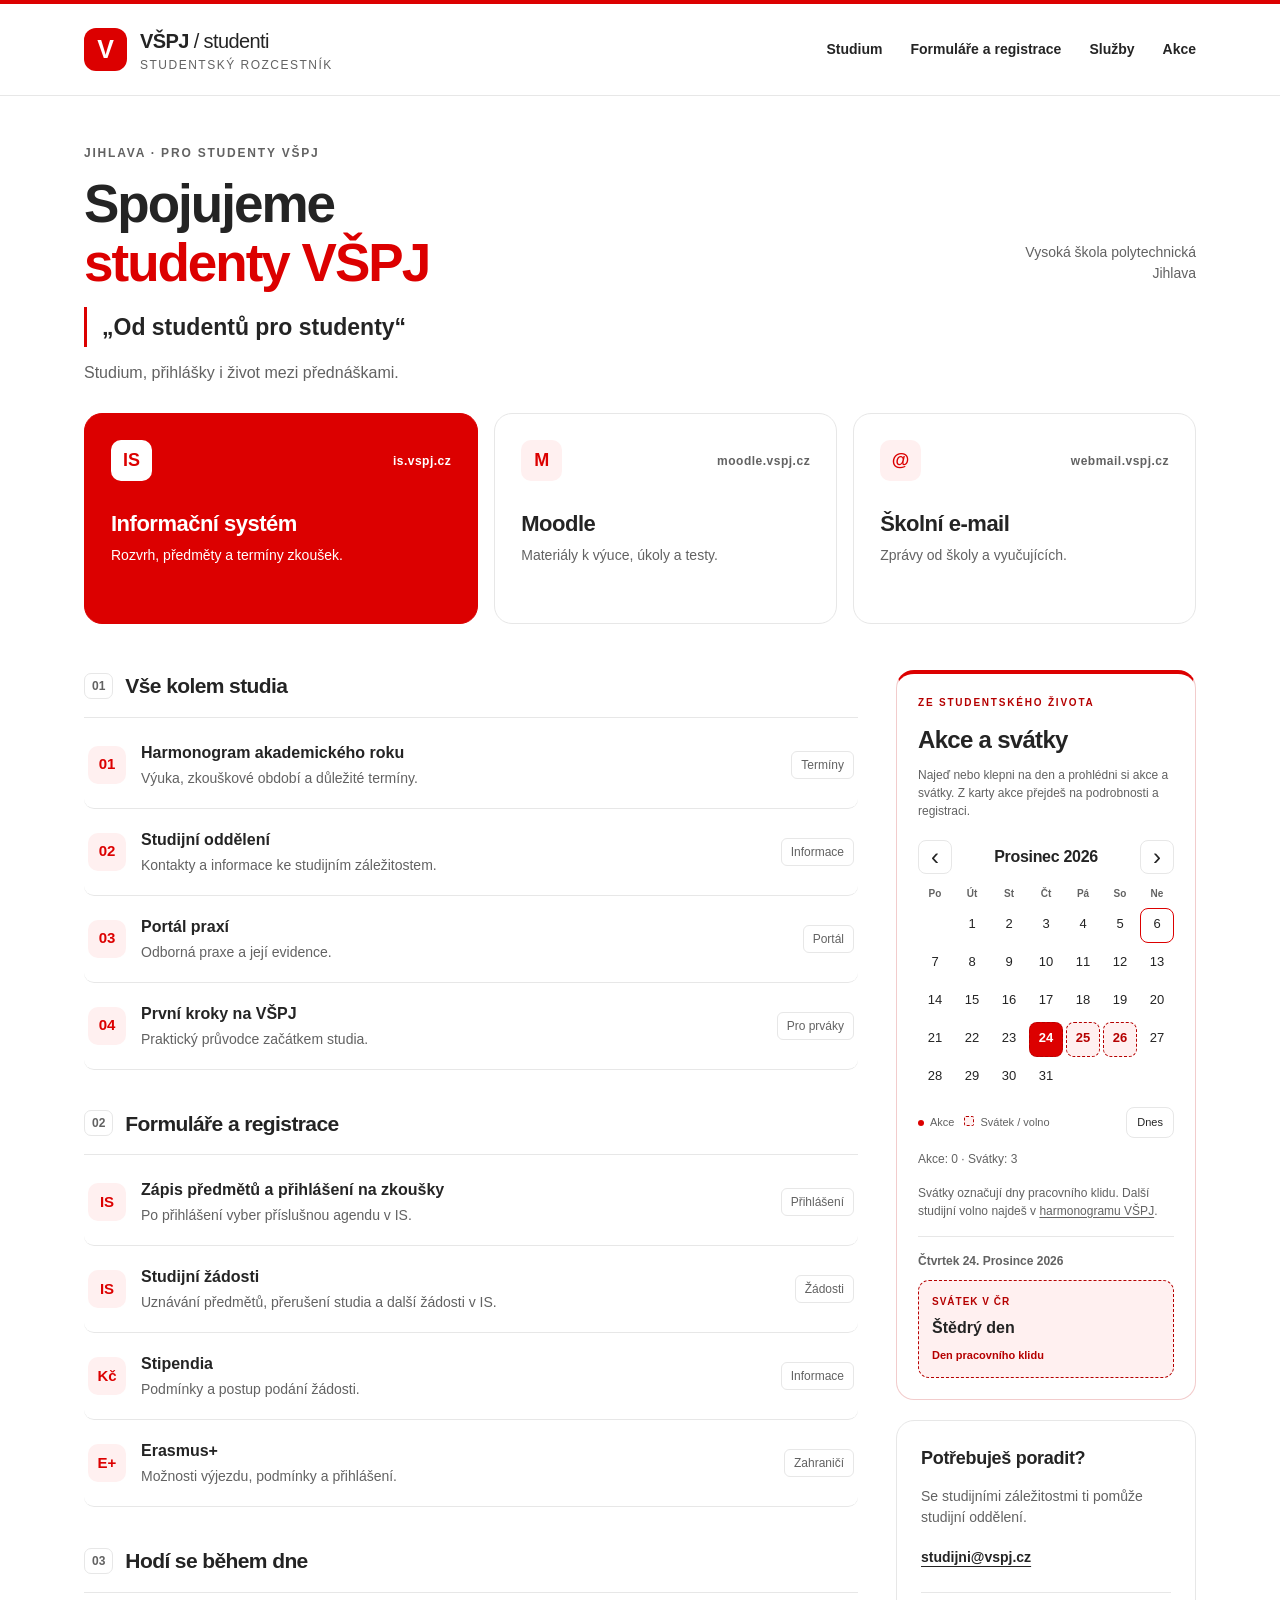
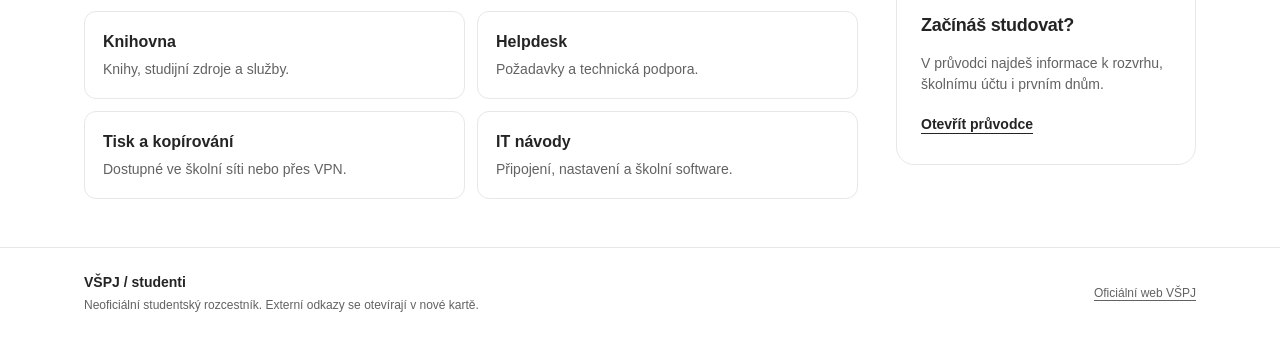
==== commit e0dc9803: "Add Czech public holidays and Easter dates to calendar" ====
--- a/index.html
+++ b/index.html
@@ -130,10 +130,14 @@
   a { transform: none !important; }
 }
 </style>
+<link rel="stylesheet" href="assets/events.css">
+<script src="assets/events.js" defer></script>
+<script src="assets/holidays.js" defer></script>
+<script src="assets/calendar.js" defer></script>
 </head>
 <body>
 <a class="skip" href="#obsah">Přeskočit na obsah</a>
-<header><div class="wrap topbar"><a href="#" class="brand" aria-label="Studentský rozcestník VŠPJ, úvod"><span class="mark" aria-hidden="true">V</span><span><strong>VŠPJ<span style="font-weight:400"> / studenti</span></strong><small>Studentský rozcestník</small></span></a><nav class="topnav" aria-label="Hlavní navigace"><a href="#studium">Studium</a><a href="#formulare">Formuláře a registrace</a><a href="#sluzby">Služby</a></nav></div></header>
+<header><div class="wrap topbar"><a href="#" class="brand" aria-label="Studentský rozcestník VŠPJ, úvod"><span class="mark" aria-hidden="true">V</span><span><strong>VŠPJ<span style="font-weight:400"> / studenti</span></strong><small>Studentský rozcestník</small></span></a><nav class="topnav" aria-label="Hlavní navigace"><a href="#studium">Studium</a><a href="#formulare">Formuláře a registrace</a><a href="#sluzby">Služby</a><a href="#kalendar">Akce</a></nav></div></header>
 <main id="obsah" class="wrap">
 <div class="intro"><div><p class="eyebrow">Jihlava · Pro studenty VŠPJ</p><h1>Spojujeme<br><span>studenty VŠPJ</span></h1><blockquote class="motto">„Od studentů pro studenty“</blockquote><p>Studium, přihlášky i život mezi přednáškami.</p></div><div class="school"><span>Vysoká škola polytechnická</span><span>Jihlava</span></div></div>
 <div class="quick-grid" aria-label="Rychlé odkazy">
@@ -161,8 +165,23 @@
 <a class="service" href="https://navody.vspj.cz" target="_blank" rel="noopener noreferrer"><h3>IT návody</h3><p>Připojení, nastavení a školní software.</p></a>
 </div></section>
 </div>
-<aside aria-label="Studentský život a pomoc"><section class="aside-box"><p class="eyebrow">Ze studentského života</p><div class="date"><strong>13</strong><span>října<br>2026</span></div><h2>Hospodský kvíz<br>VŠPJ</h2><p>Vezmi tým a prověřte společně své znalosti.</p><a class="button" href="https://forms.gle/YUqQgMx4brjKUb1j8" target="_blank" rel="noopener noreferrer">Otevřít formulář akce</a><p class="note">Aktuální možnost registrace ověř ve formuláři.</p></section>
+<aside aria-label="Studentský život a pomoc"><section class="calendar-box" id="kalendar" data-calendar aria-labelledby="calendar-title">
+<p class="eyebrow">Ze studentského života</p><h2 id="calendar-title">Akce a svátky</h2>
+<p class="calendar-hint">Najeď nebo klepni na den a prohlédni si akce a svátky. Z karty akce přejdeš na podrobnosti a registraci.</p>
+<div data-calendar-ui hidden>
+<div class="calendar-toolbar"><button class="calendar-control" type="button" data-prev aria-label="Předchozí měsíc">‹</button><h3 data-month aria-live="polite" aria-atomic="true"></h3><button class="calendar-control" type="button" data-next aria-label="Následující měsíc">›</button></div>
+<div class="calendar-weekdays" aria-hidden="true"><span>Po</span><span>Út</span><span>St</span><span>Čt</span><span>Pá</span><span>So</span><span>Ne</span></div>
+<div class="calendar-days" data-days role="group" aria-label="Dny v měsíci"></div>
+<div class="calendar-meta"><div class="calendar-legends"><span class="calendar-legend">Akce</span><span class="calendar-legend holiday-legend">Svátek / volno</span></div><button type="button" class="calendar-today" data-today>Dnes</button></div>
+<p class="calendar-count" data-month-count></p>
+<p class="calendar-hint">Svátky označují dny pracovního klidu. Další studijní volno najdeš v <a class="calendar-schedule" href="https://www.vspj.cz/cs/student/harmonogram/harmonogram-akademickeho-roku" target="_blank" rel="noopener noreferrer">harmonogramu VŠPJ</a>.</p>
+<div class="calendar-selection" aria-live="polite" aria-atomic="true"><h4 data-selected-date></h4><div data-day-events></div></div>
+</div>
+<div data-calendar-fallback><a class="calendar-event" href="akce.html?id=hospodsky-kviz-2026"><span class="event-type">13. října 2026</span><strong>Hospodský kvíz VŠPJ</strong><span class="registration-badge">Registrace nutná</span><span class="event-link-label">Podrobnosti a registrace →</span></a></div>
+</section>
 <section class="help-box"><h2>Potřebuješ poradit?</h2><p>Se studijními záležitostmi ti pomůže studijní oddělení.</p><a class="text-link" href="mailto:studijni@vspj.cz">studijni@vspj.cz</a><hr><h2>Začínáš studovat?</h2><p>V průvodci najdeš informace k rozvrhu, školnímu účtu i prvním dnům.</p><a class="text-link" href="https://www.vspj.cz/cs/student/zaciname-studovat" target="_blank" rel="noopener noreferrer">Otevřít průvodce</a></section></aside></div>
 </main>
 <footer><div class="wrap footer-inner"><div><strong>VŠPJ / studenti</strong><p>Neoficiální studentský rozcestník. Externí odkazy se otevírají v nové kartě.</p></div><a href="https://www.vspj.cz" target="_blank" rel="noopener noreferrer">Oficiální web VŠPJ</a></div></footer>
 </body></html>
+
+
--- a/assets/events.css
+++ b/assets/events.css
@@ -0,0 +1,65 @@
+.calendar-box { padding: 21px; margin-bottom: 20px; border: 1px solid #f2cccc; border-top: 4px solid var(--red); border-radius: 18px; background: #fff; }
+.calendar-box h2 { margin: 0 0 6px; font-size: 24px; letter-spacing: -.7px; }
+.calendar-box .eyebrow { color: var(--red-dark); font-size: 10px; }
+.calendar-hint, .calendar-count { color: var(--muted); font-size: 12px; line-height: 1.5; margin: 8px 0 16px; }
+.calendar-toolbar { display: flex; align-items: center; justify-content: space-between; gap: 8px; margin: 20px 0 12px; }
+.calendar-toolbar h3 { font-size: 16px; margin: 0; text-transform: capitalize; letter-spacing: -.3px; }
+.calendar-control, .calendar-today { font: inherit; cursor: pointer; border: 1px solid var(--line); background: #fff; color: var(--ink); border-radius: 8px; }
+.calendar-control { width: 34px; height: 34px; font-size: 24px; line-height: 1; flex: none; }
+.calendar-weekdays, .calendar-days { display: grid; grid-template-columns: repeat(7, minmax(0, 1fr)); gap: 3px; }
+.calendar-weekdays { text-align: center; color: var(--muted); font-size: 10px; font-weight: 700; margin-bottom: 7px; }
+.calendar-day { position: relative; display: grid; place-items: center; min-width: 0; min-height: 35px; padding: 0 0 3px; background: #fff; color: var(--ink); font: inherit; font-size: 13px; border: 1px solid transparent; border-radius: 8px; cursor: pointer; }
+.calendar-day.has-events { background: var(--accent-soft); color: var(--red-dark); font-weight: 750; }
+.calendar-day.has-events::after { content: ''; position: absolute; width: 4px; height: 4px; border-radius: 50%; bottom: 4px; background: currentColor; }
+.calendar-day[aria-current="date"] { border-color: var(--red); }
+.calendar-day.is-holiday { background: #fff0f0; color: var(--red-dark); border: 1px dashed var(--red-dark); font-weight: 750; }
+.calendar-day.is-selected { background: var(--red); color: #fff; }
+.calendar-day:focus-visible, .calendar-control:focus-visible, .calendar-today:focus-visible, .calendar-event:focus-visible { outline: 2px solid var(--red-dark); outline-offset: 2px; }
+.calendar-meta { display: flex; align-items: center; justify-content: space-between; gap: 8px; margin: 12px 0; }
+.calendar-legend { font-size: 11px; color: var(--muted); }
+.calendar-legend::before { content: ''; display: inline-block; width: 6px; height: 6px; background: var(--red); border-radius: 50%; margin-right: 6px; }
+.calendar-legends { display: flex; flex-wrap: wrap; gap: 6px 10px; }
+.calendar-legend.holiday-legend::before { width: 8px; height: 8px; border: 1px dashed var(--red-dark); border-radius: 2px; background: #fff0f0; }
+.calendar-schedule { text-decoration: underline; text-underline-offset: 2px; }
+.calendar-holiday { display: flex; flex-direction: column; align-items: flex-start; gap: 8px; padding: 13px; margin-top: 8px; border: 1px dashed var(--red-dark); border-radius: 11px; background: #fff0f0; overflow-wrap: anywhere; }
+.calendar-holiday strong { font-size: 16px; line-height: 1.4; }
+.holiday-badge { font-size: 11px; font-weight: 650; color: var(--red-dark); }
+.calendar-today { font-size: 11px; padding: 6px 10px; }
+.calendar-count { margin: 0 0 16px; }
+.calendar-selection { border-top: 1px solid var(--line); padding-top: 15px; }
+.calendar-selection h4 { font-size: 12px; color: var(--muted); margin: 0 0 10px; font-weight: 600; text-transform: capitalize; }
+.calendar-event { display: flex; flex-direction: column; align-items: flex-start; gap: 8px; border: 1px solid #f2cccc; border-radius: 11px; padding: 13px; margin-top: 8px; background: #fff7f7; }
+.calendar-event strong { font-size: 16px; line-height: 1.3; }
+.event-type { font-size: 10px; font-weight: 700; text-transform: uppercase; letter-spacing: 1px; color: var(--red-dark); }
+.registration-badge { display: inline-block; padding: 3px 7px; border: 1px solid #f2cccc; background: #fff; border-radius: 5px; color: var(--red-dark); font-size: 11px; font-weight: 650; }
+.event-link-label { font-size: 12px; color: var(--red-dark); font-weight: 650; }
+.calendar-empty { font-size: 13px; line-height: 1.6; color: var(--muted); margin: 0; padding: 8px 0; }
+.calendar-box [hidden], .event-detail [hidden] { display: none !important; }
+.calendar-control, .calendar-today, .calendar-day, .calendar-event { transition: background-color .2s, color .2s, border-color .2s, box-shadow .2s; }
+@media (hover: hover) and (pointer: fine) {
+  .calendar-day:hover, .calendar-control:hover, .calendar-today:hover { background: var(--red); color: #fff; }
+  .calendar-event:hover { border-color: var(--red); box-shadow: 0 4px 16px #dc00001a; }
+}
+.event-detail { max-width: 960px; padding-top: 38px; padding-bottom: 60px; min-height: 65vh; }
+.event-back { display: inline-block; color: var(--red-dark); font-size: 14px; font-weight: 650; margin-bottom: 30px; }
+.event-detail h1 { margin-top: 12px; max-width: 760px; }
+.event-lead { font-size: 19px; color: var(--muted); max-width: 650px; }
+.event-facts { display: grid; grid-template-columns: repeat(3, minmax(0, 1fr)); gap: 14px; margin: 30px 0; }
+.event-facts > div { padding: 19px; background: #fff7f7; border: 1px solid #f2cccc; border-radius: 12px; }
+.event-facts dt { font-size: 12px; color: var(--red-dark); font-weight: 650; margin-bottom: 7px; }
+.event-facts dd { margin: 0; font-size: 15px; font-weight: 650; }
+.event-description { max-width: 690px; line-height: 1.75; }
+.event-description h2, .event-registration h2 { font-size: 23px; letter-spacing: -.6px; }
+.event-registration { border: 1px solid #f2cccc; border-left: 4px solid var(--red); border-radius: 12px; padding: 24px; margin-top: 30px; background: #fff7f7; }
+.event-registration h2 { margin: 0 0 10px; }
+.event-registration .button { display: inline-block; margin: 10px 0; }
+.event-registration small { display: block; color: var(--muted); }
+@media (max-width: 680px) {
+  .calendar-day { min-height: 42px; }
+  .event-facts { grid-template-columns: 1fr; gap: 10px; }
+  .event-detail { padding-top: 24px; }
+  .event-registration { padding: 19px; }
+  .event-registration .button { display: block; }
+}
+@media (prefers-reduced-motion: reduce) { .calendar-box * { transition: none; } }
+
